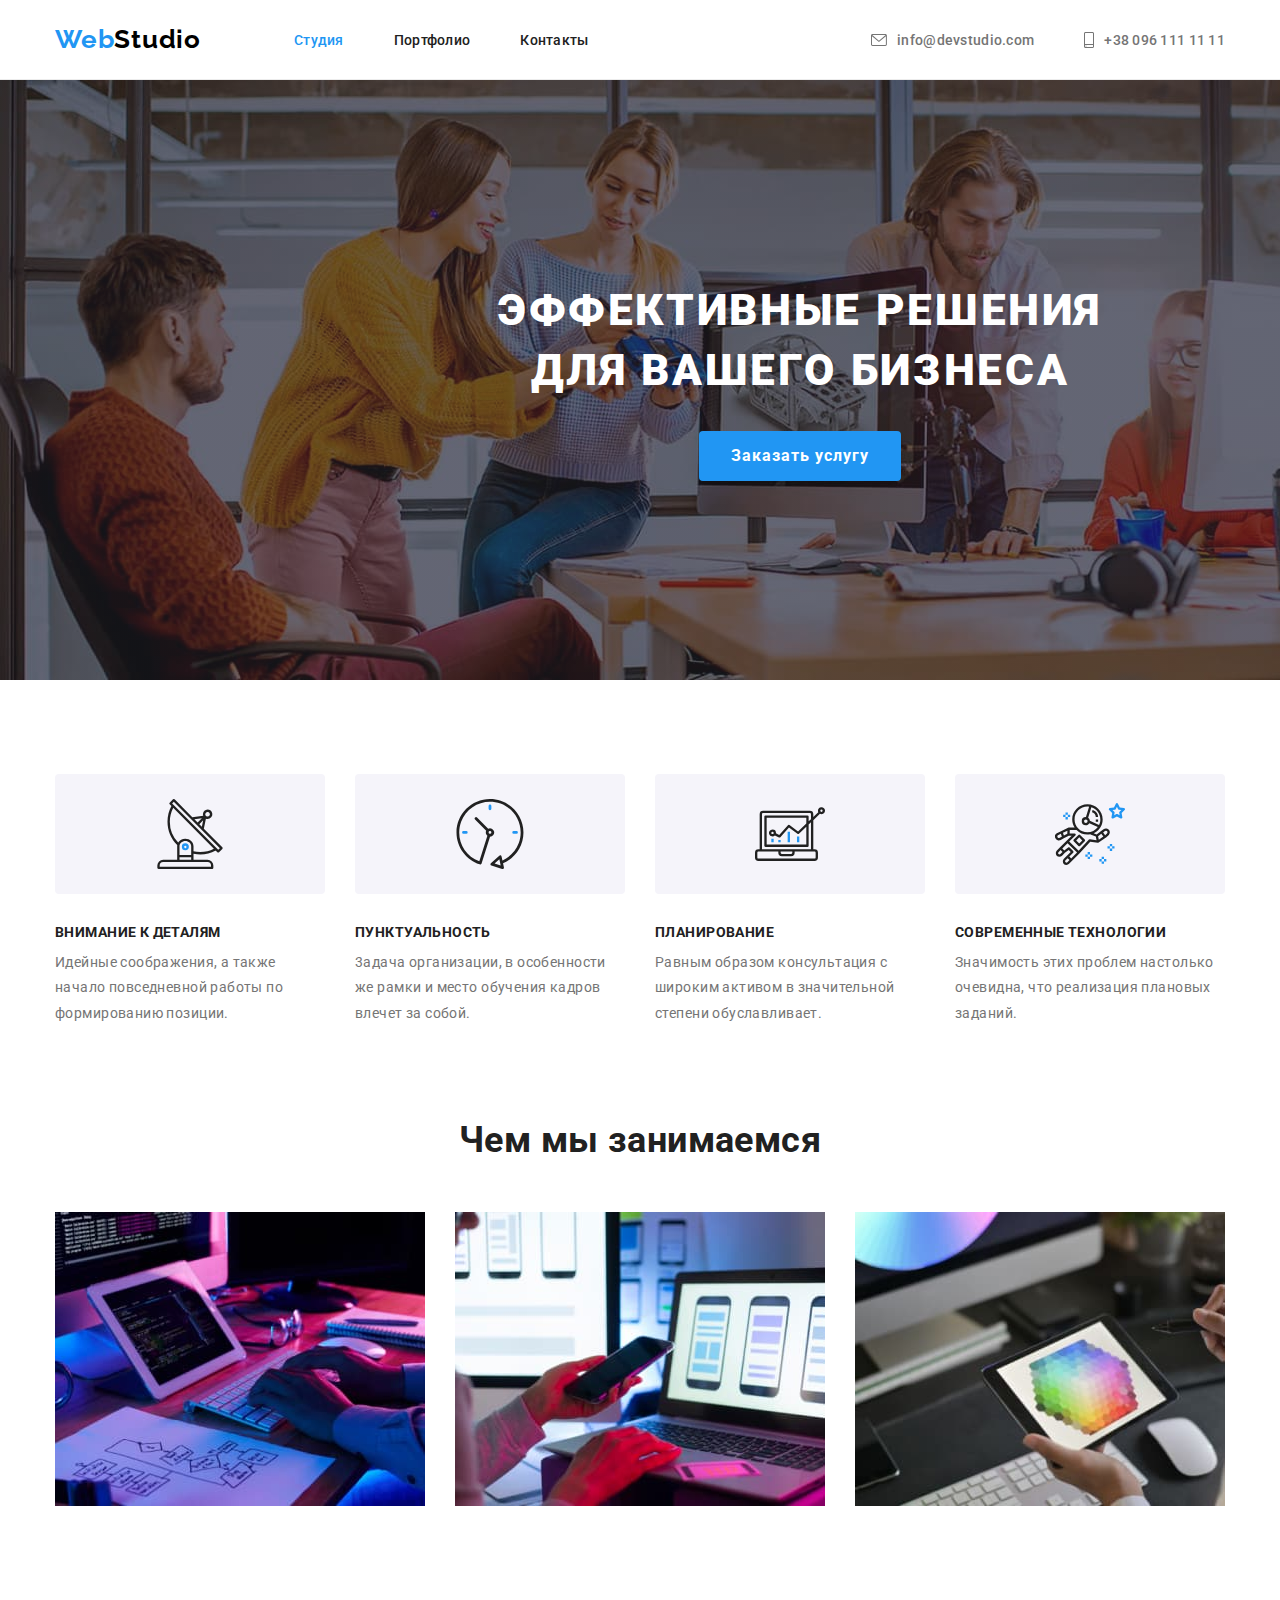
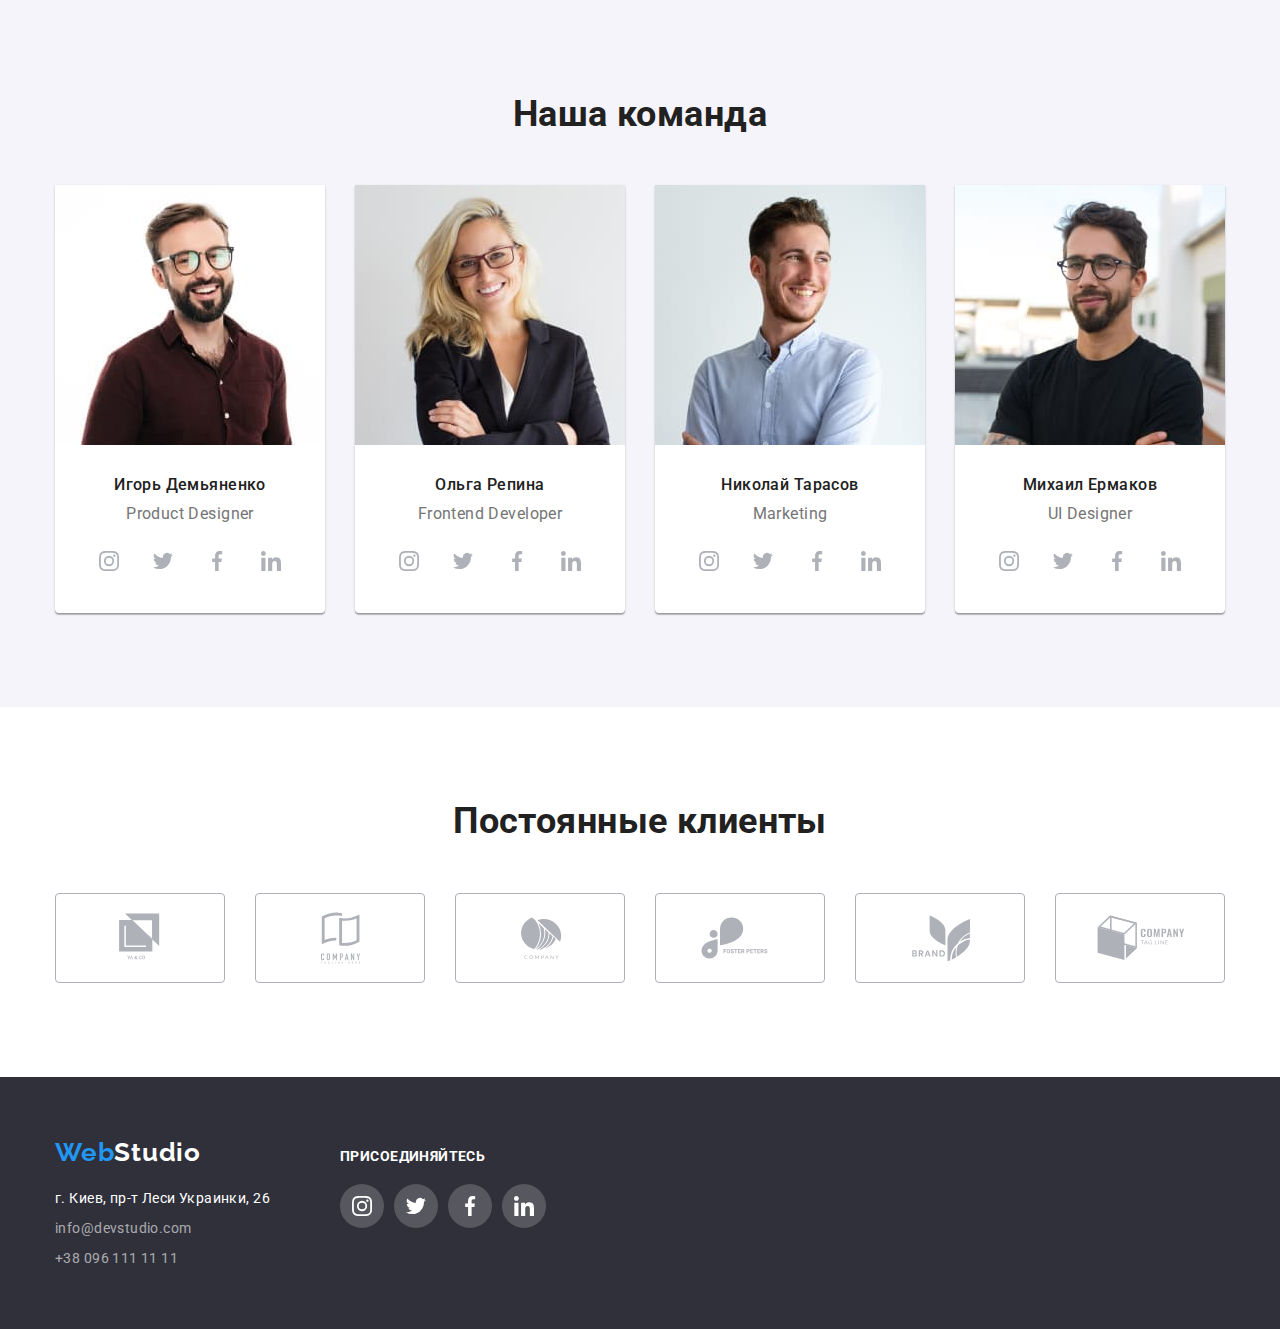
==== index.html @ 66895c10 "Initial commit" ====
<!DOCTYPE html>
<html lang="ru">
<head>
  <meta charset="UTF-8">
  <meta http-equiv="X-UA-Compatible" content="IE=edge">
  <meta name="viewport" content="width=device-width, initial-scale=1.0">
  <title>portfolio</title>
  <link href="https://fonts.googleapis.com/css2?family=Raleway:wght@700&family=Roboto:wght@400;500;700;900&display=swap"
    rel="stylesheet">
  <link rel="stylesheet" href="https://cdnjs.cloudflare.com/ajax/libs/modern-normalize/1.0.0/modern-normalize.css">
  <link rel="stylesheet" href="./css/styles.css">
</head>
<body>

<!--header-->
  <header>
    <div class="container">
      <!--navigation-->
      <nav class="navigation">
        <a class="logo" href="index.html" lang="en">Web<span class="logo-studio-black">Studio</span></a>
        <ul class="navigation-list">
          <li>
            <a class="link current" href="./index.html">Студия</a>
          </li>
          <li>
            <a class="link" href="./portfolio.html">Портфолио</a>
          </li>
          <li>
            <a class="link" href="#contacts">Контакты</a>
          </li>
        </ul>
      </nav>
      <!--header contacts-->
      <ul class="header-contacts-list ">
        <li>
          <a class="contact" href="mailto:info@devstudio.com">
            <svg class="header-icon" width="16" height="12">
              <use href="./images/icons/contacts-icon.svg#icon-mail"></use>
            </svg>
            info@devstudio.com
          </a>
        </li>
        <li>
          <a class="contact" href="tel:+380961111111">
            <svg class="header-icon" width="10" height="16">
              <use href="./images/icons/contacts-icon.svg#icon-phone"></use>
            </svg>
            +38 096 111 11 11
          </a>
        </li>
      </ul>
    </div>
  </header>

  <main>

<!--hero-->
    <section class="hero">
      <!--<div class="background-img">-->
        <div class="hero-container container">
          <h1 class="hero-title">Эффективные решения для вашего бизнеса</h1>
          <button class="button-order" type="button">Заказать услугу</button>
        <!--</div>-->
        </div>
    </section>

<!--features-->
    <section class="features section">
      <div class="features-container container">
        <h2 class="hidden-title">Наши приимущества</h2>
        <ul class="features-list">
            <li>
                <div class="features-list-icon">
                  <svg class="icon" width="70" height="70">
                    <use href="./images/studio/fitures/fitures.svg#antenna"></use>
                  </svg>
                </div>
                <h3 class="features-title">Внимание к деталям</h3>
                <p class="features-text">Идейные соображения, а также начало повседневной работы по формированию позиции.</p>
            </li>
            <li>
                <div class="features-list-icon">
                  <svg class="icon" width="70" height="70">
                    <use href="./images/studio/fitures/fitures.svg#clock"></use>
                  </svg>
                </div>
                <h3 class="features-title">Пунктуальность</h3>
                <p class="features-text">3адача организации, в особенности же рамки и место обучения кадров влечет за собой.</p>
            </li>
            <li>
                <div class="features-list-icon">
                  <svg class="icon" width="70" height="70">
                    <use href="./images/studio/fitures/fitures.svg#diagram"></use>
                  </svg>
                </div>
                <h3 class="features-title">Планирование</h3>
                <p class="features-text">Равным образом консультация с широким активом в значительной степени обуславливает.</p>
            </li>
            <li>
                <div class="features-list-icon">
                  <svg class="icon" width="70" height="70">
                    <use href="./images/studio/fitures/fitures.svg#astronaut"></use>
                  </svg>
                </div>
                <h3 class="features-title">Современные технологии</h3>
                <p class="features-text">Значимость этих проблем настолько очевидна, что реализация плановых заданий.</p>
            </li>
        </ul>
      </div>
    </section>

<!--specialization-->
    <section class="specialization">
      <div class="specialization-container container">
        <h2 class="title">Чем мы занимаемся</h2>
        <ul class="specialization-list">
          <li><img src="./images/studio/specialization/design.jpg" alt="Разрабатываем веб-сайты" Width=370 Height=294></li>
          <li><img src="./images/studio/specialization/аdapting.jpg" alt="Адаптируем веб-сайты для разных устройств" Width=370 Height=294></li>
          <li><img src="./images/studio/specialization/web-design.jpg" alt="Делаем дизайн веб-сайта" Width=370 Height=294></li>
        </ul>
      </div>
    </section>

<!--team-->
    <section class="team section">
      <div class="team-container container">
        <h2 class="title">Наша команда</h2>
        <ul class="team-list">
          <li>
            <img src="./images/studio/team/ihor_demianenko.jpg" alt="" Width=270 Height=260>
            <div class="content">
              <h3 class="team-title">Игорь Демьяненко</h3>
              <p class="team-text" lang="en">Product Designer</p>
              <ul class="team-list-item-socialmedia">
                <li>
                  <a class="team-list-item-socialmedia-link" href="">
                    <svg class="icon-socialmedia" width="20" height="20">
                      <use href="./images/icons/socialmedia.svg#instagram"></use>
                    </svg>
                  </a>
                </li>
                <li>
                  <a class="team-list-item-socialmedia-link" href="">
                    <svg class="icon-socialmedia" width="20" height="20">
                      <use href="./images/icons/socialmedia.svg#twitter"></use>
                    </svg>
                  </a>
                </li>
                <li>
                  <a class="team-list-item-socialmedia-link" href="">
                    <svg class="icon-socialmedia" width="20" height="20">
                      <use href="./images/icons/socialmedia.svg#facebook"></use>
                    </svg>
                  </a>
                </li>
                <li>
                  <a class="team-list-item-socialmedia-link" href="">
                    <svg class="icon-socialmedia" width="20" height="20">
                      <use href="./images/icons/socialmedia.svg#linkedin"></use>
                    </svg>
                  </a>
                </li>
              </ul>
            </div>
          </li>
          <li>
            <img src="./images/studio/team/olga_repina.jpg" alt="" Width=270 Height=260>
            <div class="content">
              <h3 class="team-title">Ольга Репина</h3>
              <p class="team-text" lang="en">Frontend Developer</p>
              <ul class="team-list-item-socialmedia">
                <li>
                  <a class="team-list-item-socialmedia-link" href="">
                    <svg class="icon-socialmedia" width="20" height="20">
                      <use href="./images/icons/socialmedia.svg#instagram"></use>
                    </svg>
                  </a>
                </li>
                <li>
                  <a class="team-list-item-socialmedia-link" href="">
                    <svg class="icon-socialmedia" width="20" height="20">
                      <use href="./images/icons/socialmedia.svg#twitter"></use>
                    </svg>
                  </a>
                </li>
                <li>
                  <a class="team-list-item-socialmedia-link" href="">
                    <svg class="icon-socialmedia" width="20" height="20">
                      <use href="./images/icons/socialmedia.svg#facebook"></use>
                    </svg>
                  </a>
                </li>
                <li>
                  <a class="team-list-item-socialmedia-link" href="">
                    <svg class="icon-socialmedia" width="20" height="20">
                      <use href="./images/icons/socialmedia.svg#linkedin"></use>
                    </svg>
                  </a>
                </li>
              </ul>
            </div>
          </li>
          <li>
            <img src="./images/studio/team/nikolay_tarasov.jpg" alt="" Width=270 Height=260>
            <div class="content">
              <h3 class="team-title">Николай Тарасов</h3>
              <p class="team-text" lang="en">Marketing</p>
              <ul class="team-list-item-socialmedia">
                <li>
                  <a class="team-list-item-socialmedia-link" href="">
                    <svg class="icon-socialmedia" width="20" height="20">
                      <use href="./images/icons/socialmedia.svg#instagram"></use>
                    </svg>
                  </a>
                </li>
                <li>
                  <a class="team-list-item-socialmedia-link" href="">
                    <svg class="icon-socialmedia" width="20" height="20">
                      <use href="./images/icons/socialmedia.svg#twitter"></use>
                    </svg>
                  </a>
                </li>
                <li>
                  <a class="team-list-item-socialmedia-link" href="">
                    <svg class="icon-socialmedia" width="20" height="20">
                      <use href="./images/icons/socialmedia.svg#facebook"></use>
                    </svg>
                  </a>
                </li>
                <li>
                  <a class="team-list-item-socialmedia-link" href="">
                    <svg class="icon-socialmedia" width="20" height="20">
                      <use href="./images/icons/socialmedia.svg#linkedin"></use>
                    </svg>
                  </a>
                </li>
              </ul>
            </div>
          </li>
          <li>
            <img src="./images/studio/team/mikhail_ermakov.jpg" alt="" Width=270 Height=260>
            <div class="content">
              <h3 class="team-title">Михаил Ермаков</h3>
              <p class="team-text" lang="en">UI Designer</p>
              <ul class="team-list-item-socialmedia">
                <li>
                  <a class="team-list-item-socialmedia-link" href="">
                    <svg class="icon-socialmedia" width="20" height="20">
                      <use href="./images/icons/socialmedia.svg#instagram"></use>
                    </svg>
                  </a>
                </li>
                <li>
                  <a class="team-list-item-socialmedia-link" href="">
                    <svg class="icon-socialmedia" width="20" height="20">
                      <use href="./images/icons/socialmedia.svg#twitter"></use>
                    </svg>
                  </a>
                </li>
                <li>
                  <a class="team-list-item-socialmedia-link" href="">
                    <svg class="icon-socialmedia" width="20" height="20">
                      <use href="./images/icons/socialmedia.svg#facebook"></use>
                    </svg>
                  </a>
                </li>
                <li>
                  <a class="team-list-item-socialmedia-link" href="">
                    <svg class="icon-socialmedia" width="20" height="20">
                      <use href="./images/icons/socialmedia.svg#linkedin"></use>
                    </svg>
                  </a>
                </li>
              </ul>
            </div>
          </li>
        </ul>
      </div>
    </section>
  </main>

<!--clients-->
    <section class="clients section">
      <div class="clients-container container">
        <h2 class="title">Постоянные клиенты</h2>
        <ul class="clients-list">
            <li>
              <a class="clients-list-item-link" href="">
                  <svg class="icon-client" Width="44.27" Height="49.23px">
                    <use href="./images/studio/clients/clients.svg#client-1"></use>
                  </svg>
              </a>
            </li>
            <li>
              <a class="clients-list-item-link" href="">
                  <svg class="icon-client" width="40" height="52">
                    <use href="./images/studio/clients/clients.svg#client-2"></use>
                  </svg>
              </a>
            </li>
            <li>
              <a class="clients-list-item-link" href="">
                  <svg class="icon-client" width="79.66" height="42.02">
                    <use href="./images/studio/clients/clients.svg#client-3"></use>
                  </svg>
              </a>
            </li>
            <li>
              <a class="clients-list-item-link" href="">
                  <svg class="icon-client" width="59" height="47">
                    <use href="./images/studio/clients/clients.svg#client-4"></use>
                  </svg>
              </a>
            </li>
            <li>
              <a class="clients-list-item-link" href="">
                  <svg class="icon-client" width="88.48" height="45.44">
                    <use href="./images/studio/clients/clients.svg#client-5"></use>
                  </svg>
              </a>
            </li>
            <li>
              <a class="clients-list-item-link" href="">
                  <svg class="icon-client" width="41" height="42.6">
                    <use href="./images/studio/clients/clients.svg#client-6"></use>
                  </svg>
              </a>
            </li>
        </ul>
      </div>
    </section>

  
<!--footer-->
  <footer class="footer">
    <div class="container">
      <div class="contacts-info">
      <a class="logo" href="index.html" lang="en">Web<span class="logo-studio-white">Studio</span></a>
      <ul class="contacts-list"  id="contacts">
        <li>
          <address>г. Киев, пр-т Леси Украинки, 26</address>
          <!--<a class="map-link" href="https://www.google.com/maps/place/GoIT/@50.4265057,30.5382267,20.22z" target="_blank" rel="noopener noreferer"> </a>-->
        </li>
        <li>
          <a class="contact" href="mailto:info@devstudio.com">info@devstudio.com</a>
        </li>
        <li>
          <a class="contact" href="tel:+380961111111">+38 096 111 11 11</a>
        </li>
      </ul>
      </div>
      <div class="contacts-socialmedia">
        <p>Присоединяйтесь</p>
        <ul class="contacts-socialmedia-list">
          <li>
            <a class="socialmedia-link" href="">
              <svg class="icon-socialmedia" width="20" height="20">
                <use href="./images/icons/socialmedia.svg#instagram"></use>
              </svg>
            </a>
          </li>
          <li>
            <a class="socialmedia-link" href="">
              <svg class="icon-socialmedia" width="20" height="20">
                <use href="./images/icons/socialmedia.svg#twitter"></use>
              </svg>
            </a>
          </li>
          <li>
            <a class="socialmedia-link" href="">
              <svg class="icon-socialmedia" width="20" height="20">
                <use href="./images/icons/socialmedia.svg#facebook"></use>
              </svg>
            </a>
          </li>
          <li>
            <a class="socialmedia-link" href="">
              <svg class="icon-socialmedia" width="20" height="20">
                <use href="./images/icons/socialmedia.svg#linkedin"></use>
              </svg>
            </a>
          </li>
        </ul>
      </div>
    </div>
  </footer>
</body>
</html>
---- css/styles.css ----
/** {
  outline: 1pt solid rgba(128, 128, 0, 0.2);
}*/

:root {
  --logo-font: "Raleway", sans-serif;
  --main-font: "Roboto", sans-serif;
  --brand-color: #2196f3;
  --main-color: #212121; /* txt, hdr, btn */
  --main-gray-color: #757575; /* p */
  --background-dark-color: #2f303a; /*hero, footer*/
  --background-gray-color: #f5f4fa; /* team bg, button bg */
  --white-color: #ffffff; /* main bg, active txt, logo ftr */
  --black-color: #000000; /* logo hdr*/
  --card-border-color: #eeeeee;
  --icon-color: #afb1b8;
  --footer-contacts-color: rgba(255, 255, 255, 0.6);
  --footer-icons-socialmedia-color: rgba(255, 255, 255, 0.1);
  --header-border-color: #ececec;
  --hero-gradient: linear-gradient(
    to bottom,
    rgba(47, 48, 58, 0.4),
    rgba(47, 48, 58, 0.4)
  );
  --btn-shadow: 0px 3px 1px rgba(0, 0, 0, 0.1), 0px 1px 2px rgba(0, 0, 0, 0.08),
    0px 2px 2px rgba(0, 0, 0, 0.12);
  --box-shadow: 0px 1px 3px rgba(0, 0, 0, 0.12), 0px 1px 1px rgba(0, 0, 0, 0.14),
    0px 2px 1px rgba(0, 0, 0, 0.2);
  --hero-btn-shadow: 0px 4px 4px rgba(0, 0, 0, 0.15);
  --portfolio-example-shadow: 0px 1px 1px rgba(0, 0, 0, 0.12),
    0px 4px 4px rgba(0, 0, 0, 0.06), 1px 4px 6px rgba(0, 0, 0, 0.16);
  --big-padding: 94px;
  --list-gap: 30px;
}

/*
body for everybody ======================================================
*/

body {
  font-family: var(--main-font);
  font-style: normal;
  font-size: 14px;
  line-height: 1.5;
  letter-spacing: 0.03em;
  background-color: var(--white-color);
  color: var(--main-color);
}

h1,
h2,
h3,
h4,
h5,
h6,
p,
ul {
  display: flex;
  padding: 0;
  margin: 0;
}

img {
  display: block;
  width: 100%;
}

li {
  list-style: none;
}

/*container*/

.container {
  display: flex;
  flex-wrap: wrap;
  width: 1200px;
  padding-left: 15px;
  padding-right: 15px;
  margin: 0px auto;
}

/*logo*/

.logo {
  font-family: var(--logo-font);
  font-weight: 700;
  font-size: 26px;
  line-height: 1.2;
  letter-spacing: 0.03em;
  font-style: normal;
  text-decoration: none;
  color: var(--brand-color);
}

.logo-studio-white {
  color: var(--white-color);
}
.logo-studio-black {
  color: var(--black-color);
}

.section {
  padding-top: var(--big-padding);
  padding-bottom: var(--big-padding);
}

/*h2 title*/

.title {
  justify-content: center;
  margin-left: auto;
  margin-right: auto;
  margin-bottom: 50px;
  font-weight: 700;
  font-size: 36px;
  line-height: 1.16;
}

/*hidden title*/

.hidden-title {
  position: absolute;
  width: 1px;
  height: 1px;
  margin: -1px;
  border: 0;
  padding: 0;
  white-space: nowrap;
  clip-path: inset(100%);
  clip: rect(0 0 0 0);
  overflow: hidden;
}

/*
header ==================================================================
*/

header {
  border-bottom: 1px solid var(--header-border-color);
}

header .container {
  align-items: center;
  justify-content: space-between;
}

.navigation,
.header-contacts-list {
  display: flex;
  align-items: center;
}

.navigation-list,
.header-contacts-list {
  font-weight: 500;
  font-size: 14px;
  line-height: 1.15;
  letter-spacing: 0.02em;
  font-style: normal;
}

.navigation-list > li:not(:last-child),
.header-contacts-list > li:not(:last-child) {
  margin-right: 50px;
}

.navigation-list {
  margin-left: 93px;
}

.navigation-list > li,
.header-contacts-list > li {
  margin-top: -32px;
  margin-bottom: -32px;
}

.navigation-list .link {
  display: block;
  padding-top: 32px;
  padding-bottom: 32px;
  text-decoration: none;
  color: var(--main-color);
}

.header-contacts-list .contact {
  display: flex;
  align-items: center;
  padding-top: 32px;
  padding-bottom: 32px;
  text-decoration: none;
  color: var(--main-gray-color);
}

header .logo {
  padding-top: 24px;
  padding-bottom: 24px;
}

.navigation .current,
.navigation-list .link:focus,
.navigation-list .link:hover,
.header-contacts-list .contact:hover,
.header-contacts-list .contact:focus {
  color: var(--brand-color);
}

.header-icon {
  margin: 0 10px 0 0;
  fill: currentColor;
}

/*
index main ==============================================================
*/

/*hero*/

.hero {
  width: 1600px;
  height: 600px;
  padding: 200px 0;
  text-align: center;
  margin-left: auto;
  margin-right: auto;
  background-color: var(--background-dark-color);
  background-image: var(--hero-gradient), url(../images/studio/hero/hero.jpg);
  background-repeat: no-repeat;
  background-position: center;
  background-size: cover;
}

.hero .container {
  flex-direction: column;
}

.hero-title {
  width: 696px;
  justify-content: center;
  margin: auto;
  margin-bottom: 30px;
  font-weight: 900;
  font-size: 44px;
  line-height: 1.37;
  letter-spacing: 0.06em;
  text-transform: uppercase;
  color: var(--white-color);
}

.button-order {
  padding: 10px 32px;
  margin: auto;
  font-style: normal;
  font-weight: 700;
  font-size: 16px;
  line-height: 1.88;
  letter-spacing: 0.06em;
  border-style: hidden;
  border-radius: 4px;
  color: var(--white-color);
  background-color: var(--brand-color);
  box-shadow: var(--hero-btn-shadow);
  cursor: pointer;
}

/*features*/

.features-list {
  margin-left: calc(-1 * var(--list-gap));
}

.features-list > li {
  width: 270px;
  margin-left: var(--list-gap);
  flex-basis: calc(100% / 4);
}

.features-list-icon {
  display: flex;
  height: 120px;
  align-items: center;
  justify-content: center;
  background-color: var(--background-gray-color);
  border-radius: 4px;
  margin-bottom: 30px;
}

.features-title {
  margin-bottom: 10px;
  font-weight: 700;
  font-size: 14px;
  line-height: 1.15;
  letter-spacing: 0.03em;
  text-transform: uppercase;
}

.features-text {
  width: 270px;
  font-style: normal;
  font-weight: 400;
  font-size: 14px;
  line-height: 1.8;
  letter-spacing: 0.03em;
  color: var(--main-gray-color);
}

/*specialization*/

.specialization {
  padding-bottom: var(--big-padding);
}

.specialization-list {
  margin-left: calc(-1 * var(--list-gap));
}
.specialization-list > li {
  margin-left: var(--list-gap);
  flex-basis: calc(100% / 3);
}

/*team*/

.team {
  background-color: var(--background-gray-color);
}

.team-list {
  margin-left: calc(-1 * var(--list-gap));
}

.team-list > li {
  width: auto;
  margin-left: var(--list-gap);
  flex-basis: calc(100% / 4);
  border-radius: 0px 0px 4px 4px;
  box-shadow: var(--box-shadow);
  background: var(--white-color);
}

.team-list .content {
  padding-top: 30px;
  padding-bottom: 30px;
}

.team-title {
  justify-content: center;
  font-weight: 500;
  font-size: 16px;
  line-height: 1.19;
  margin-bottom: 10px;
}
.team-text {
  font-weight: 400;
  font-size: 16px;
  line-height: 1.19;
  justify-content: center;
  color: var(--main-gray-color);
  margin-bottom: 16px;
}

.team-list-item-socialmedia {
  justify-content: center;
}
.team-list-item-socialmedia > li:not(:last-child) {
  margin-right: 10px;
}

.team-list-item-socialmedia-link {
  display: flex;
}

.team-list-item-socialmedia-link,
.content .icon-socialmedia {
  display: block;
  width: 44px;
  height: 44px;
  border-radius: 50%;
  background-color: var(--white-color);
  fill: var(--icon-color);
  justify-content: center;
  align-items: center;
}

.team-list-item-socialmedia-link:focus .icon-socialmedia,
.team-list-item-socialmedia-link:hover .icon-socialmedia {
  background-color: var(--brand-color);
  fill: var(--white-color);
}

/*clients*/
.clients-list {
  margin-left: calc(-1 * var(--list-gap));
}

.clients-list > li {
  margin-left: var(--list-gap);
  flex-basis: calc(100% / 6);
}

.clients-list-item-link {
  display: flex;
  width: 170px;
  height: 90px;
  border: 1px solid var(--icon-color);
  border-radius: 4px;
}

.icon-client {
  color: var(--icon-color);
  width: 100%;
  height: 100%;
  fill: currentColor;
}

.clients-list-item-link:hover,
.clients-list-item-link:focus,
.clients-list-item-link:hover .icon-client,
.clients-list-item-link:focus .icon-client {
  border-color: var(--brand-color);
  fill: var(--brand-color);
  outline-color: var(--brand-color);
}

/*
portfolio main ==========================================================
*/

/*buttons*/
.examples-container .filter-buttons {
  margin-bottom: 50px;
  margin-left: auto;
  margin-right: auto;
}

.filter-buttons > li:not(:last-child) {
  margin-right: 8px;
}

.filter-buttons button {
  font-family: var(--main-font);
  font-weight: 500;
  font-size: 16px;
  line-height: 1.67;
  letter-spacing: 0.03em;
  font-style: normal;
  border-style: hidden;
  border-radius: 4px;
  padding: 6px 22px;
  color: var(--main-color);
  background-color: var(--background-gray-color);
  cursor: pointer;
}

.filter-buttons button:hover,
.filter-buttons button:focus,
.filter-buttons button:active {
  color: var(--white-color);
  background-color: var(--brand-color);
  box-shadow: var(--btn-shadow);
}

/*example-gallery*/
.example-gallery {
  flex-wrap: wrap;
  margin-top: calc(-1 * var(--list-gap));
  margin-left: calc(-1 * var(--list-gap));
}

.example-gallery > li {
  flex-basis: calc(100% / 3);
  margin-left: var(--list-gap);
  margin-top: var(--list-gap);
  max-width: 370px;
  background: var(--white-color);
}

.example-gallery .link {
  display: inline-block;
  padding: 0px;
  margin: 0px;
  text-decoration: none;
  color: var(--main-color);
  max-width: 370px;
}

.example-gallery .link:hover,
.example-gallery .link:focus {
  box-shadow: var(--portfolio-example-shadow);
}

/*content*/
.example-content {
  padding: 20px 24px;
  border: 1px solid var(--card-border-color);
  border-top: 0;
}

.example-gallery h3 {
  display: block;
  margin-bottom: 4px;
  font-weight: 700;
  font-size: 18px;
  line-height: 2;
  letter-spacing: 0.06em;
}

.example-gallery p {
  font-weight: 400;
  font-size: 16px;
  line-height: 1.9;
  display: block;
  color: var(--main-gray-color);
}

/*
footer ==================================================================
*/

.footer {
  font-weight: 400;
  font-size: 14px;
  line-height: 1.5;
  color: var(--white-color);
  background-color: var(--background-dark-color);
  padding-top: 60px;
  padding-bottom: 60px;
}

.footer .container {
  align-items: baseline;
}

/*contacts-info*/
.footer .contacts-info {
  margin-right: 70px;
}

.contacts-list {
  display: block;
  margin-top: 20px;
}

.contacts-list > li:not(:last-child) {
  margin-bottom: 9px;
}

.contacts-list .contact,
.contacts-list address {
  font-style: normal;
  text-decoration: none;
}
.contacts-list .contact {
  color: var(--footer-contacts-color);
}
.contacts-list .contact:hover,
.contacts-list .contact:focus {
  color: var(--brand-color);
}

/*contacts-socialmedia*/
.contacts-socialmedia > p {
  margin-bottom: 20px;
  font-weight: 700;
  font-size: 14px;
  line-height: 1.15;
  letter-spacing: 0.03em;
  text-transform: uppercase;
  color: var(--white-color);
}

.socialmedia-link,
.socialmedia-link .icon-socialmedia {
  display: block;
  width: 44px;
  height: 44px;
  border-radius: 50%;
  fill: var(--white-color);
  justify-content: center;
  align-items: center;
  background-color: var(--footer-icons-socialmedia-color);
}

.contacts-socialmedia-list > li:not(:last-child) {
  margin-right: 10px;
}

.socialmedia-link:hover .icon-socialmedia,
.socialmedia-link:focus .icon-socialmedia {
  background-color: var(--brand-color);
  fill: var(--white-color);
}
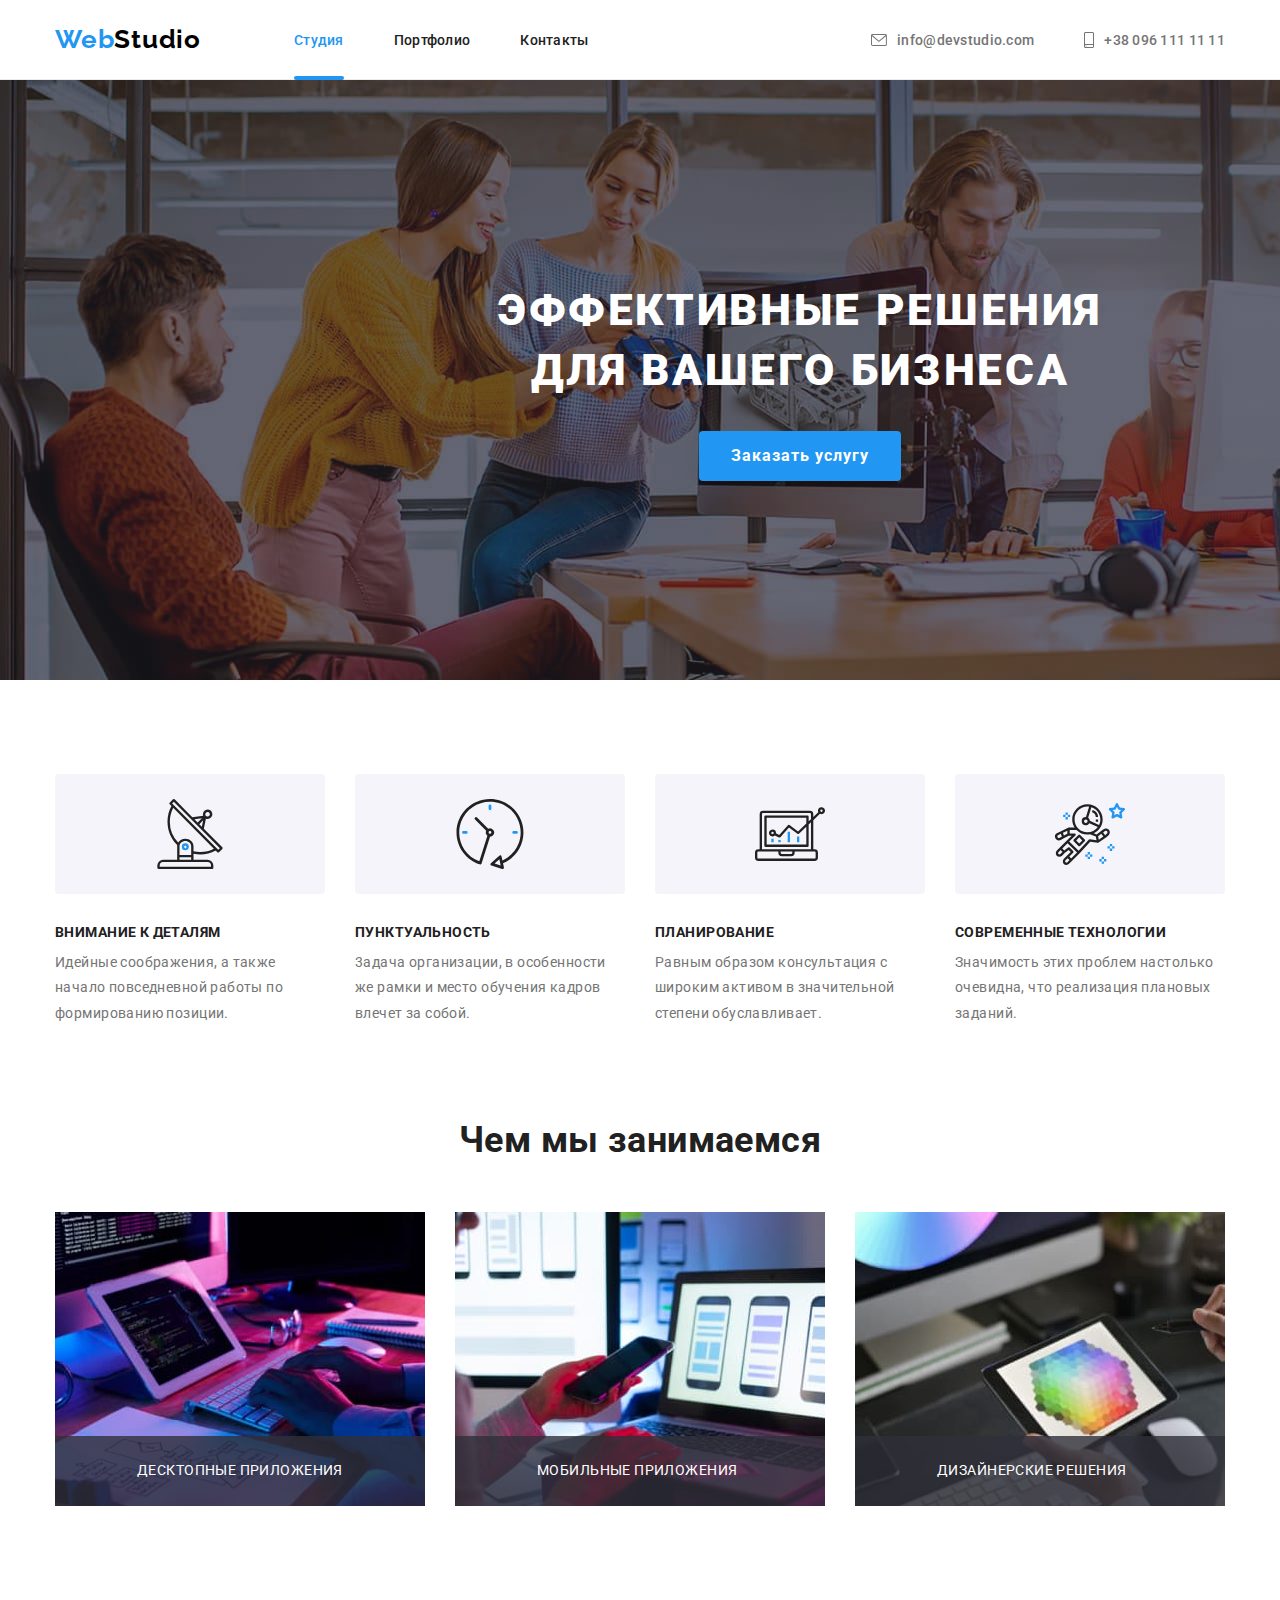
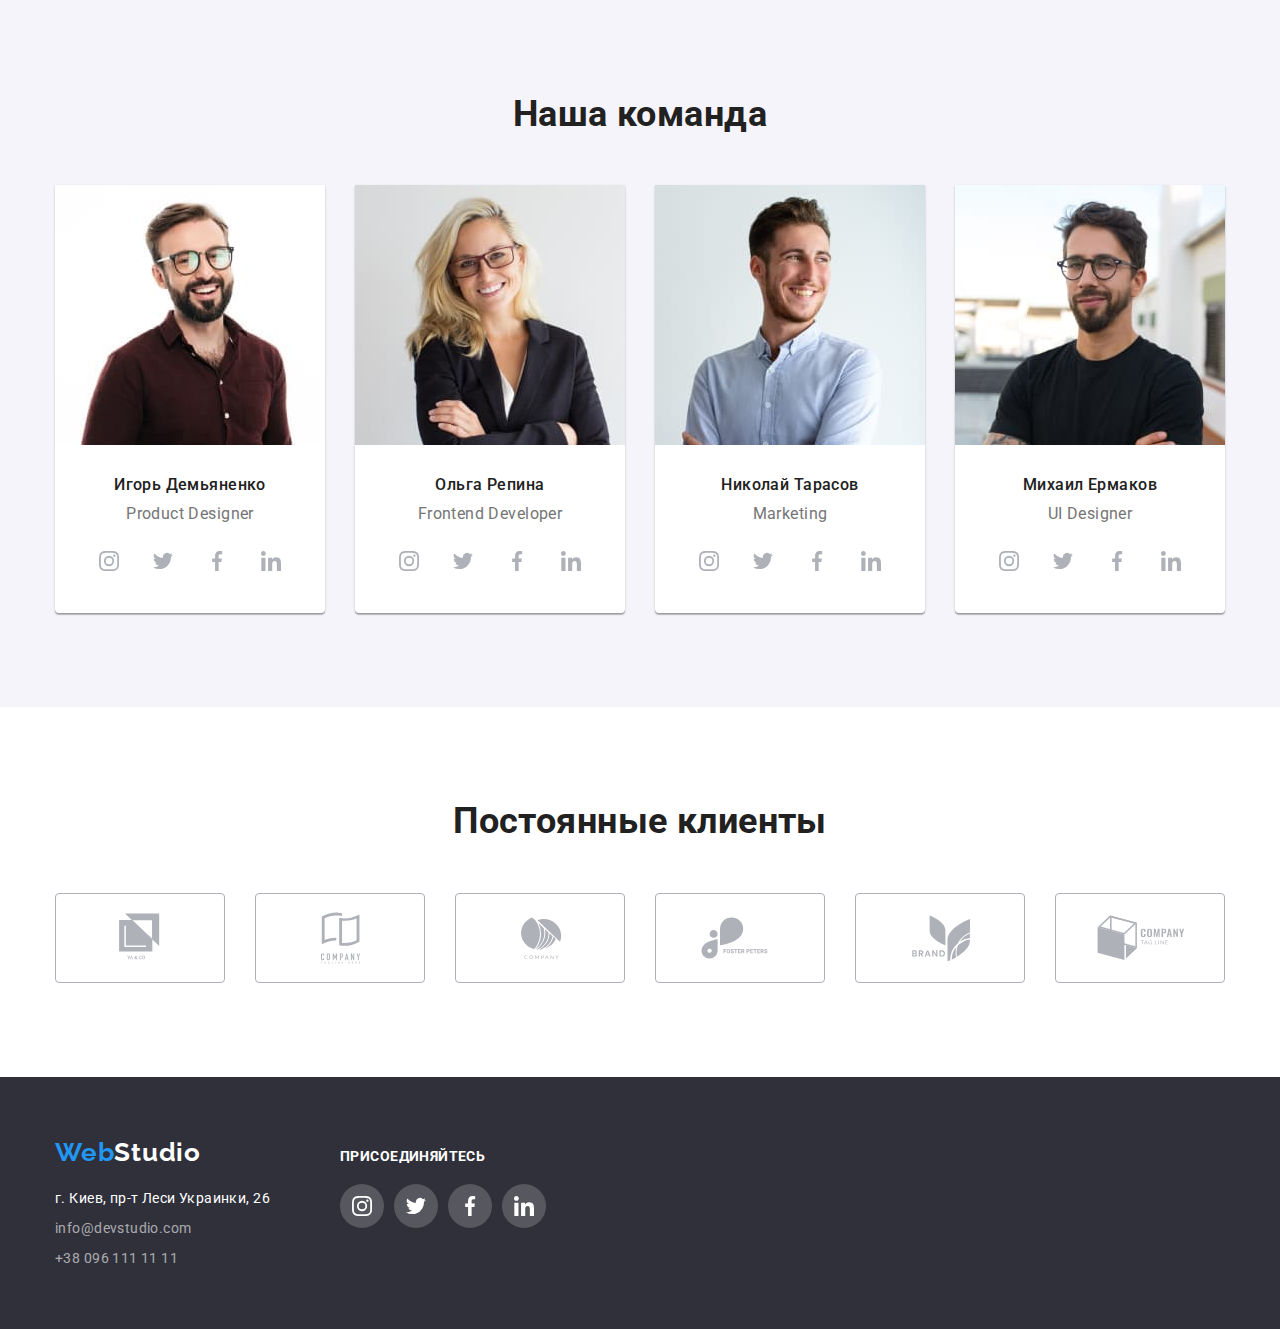
==== commit 0ef045b7: "specification and underline menu" ====
--- a/index.html
+++ b/index.html
@@ -11,7 +11,7 @@
   <link rel="stylesheet" href="./css/styles.css">
 </head>
 <body>
-
+  
 <!--header-->
   <header>
     <div class="container">
@@ -35,7 +35,7 @@
         <li>
           <a class="contact" href="mailto:info@devstudio.com">
             <svg class="header-icon" width="16" height="12">
-              <use href="./images/icons/contacts-icon.svg#icon-mail"></use>
+              <use href="./images/icons/typical-icons.svg#icon-mail"></use>
             </svg>
             info@devstudio.com
           </a>
@@ -43,7 +43,7 @@
         <li>
           <a class="contact" href="tel:+380961111111">
             <svg class="header-icon" width="10" height="16">
-              <use href="./images/icons/contacts-icon.svg#icon-phone"></use>
+              <use href="./images/icons/typical-icons.svg#icon-phone"></use>
             </svg>
             +38 096 111 11 11
           </a>
@@ -56,11 +56,9 @@
 
 <!--hero-->
     <section class="hero">
-      <!--<div class="background-img">-->
         <div class="hero-container container">
           <h1 class="hero-title">Эффективные решения для вашего бизнеса</h1>
-          <button class="button-order" type="button">Заказать услугу</button>
-        <!--</div>-->
+          <button class="button-order" data-modal-open type="button">Заказать услугу</button>
         </div>
     </section>
 
@@ -114,9 +112,24 @@
       <div class="specialization-container container">
         <h2 class="title">Чем мы занимаемся</h2>
         <ul class="specialization-list">
-          <li><img src="./images/studio/specialization/design.jpg" alt="Разрабатываем веб-сайты" Width=370 Height=294></li>
-          <li><img src="./images/studio/specialization/аdapting.jpg" alt="Адаптируем веб-сайты для разных устройств" Width=370 Height=294></li>
-          <li><img src="./images/studio/specialization/web-design.jpg" alt="Делаем дизайн веб-сайта" Width=370 Height=294></li>
+          <li>
+            <img src="./images/studio/specialization/design.jpg" alt="Разрабатываем веб-сайты" Width=370 Height=294>
+            <p class="specification-description">
+              Десктопные приложения
+            </p>
+          </li>
+          <li>
+            <img src="./images/studio/specialization/аdapting.jpg" alt="Адаптируем веб-сайты для разных устройств" Width=370 Height=294>
+            <p class="specification-description">
+            Мобильные приложения
+            </p>
+          </li>
+          <li>
+            <img src="./images/studio/specialization/web-design.jpg" alt="Делаем дизайн веб-сайта" Width=370 Height=294>
+            <p class="specification-description">
+            Дизайнерские решения
+            </p>
+          </li>
         </ul>
       </div>
     </section>
@@ -384,5 +397,19 @@
       </div>
     </div>
   </footer>
+
+<!--modal-->
+    <div class="backdrop is-hidden" data-modal>
+      <div class="modal">
+        <button class="btn-modal-close" data-modal-close>
+          <svg class="close-icon" width="30" height="30">
+            <use href="./images/icons/typical-icons.svg#icon-close"></use>
+          </svg>
+        </button>
+      </div>
+    </div>
+
+<script src="./js/modal.js"></script>
+
 </body>
 </html>--- a/css/styles.css
+++ b/css/styles.css
@@ -3,8 +3,8 @@
 }*/
 
 :root {
-  --logo-font: "Raleway", sans-serif;
-  --main-font: "Roboto", sans-serif;
+  --logo-font: 'Raleway', sans-serif;
+  --main-font: 'Roboto', sans-serif;
   --brand-color: #2196f3;
   --main-color: #212121; /* txt, hdr, btn */
   --main-gray-color: #757575; /* p */
@@ -17,6 +17,9 @@
   --footer-contacts-color: rgba(255, 255, 255, 0.6);
   --footer-icons-socialmedia-color: rgba(255, 255, 255, 0.1);
   --header-border-color: #ececec;
+  --specialization-description-color: rgba(47, 48, 58, 0.8);
+  --btn-modal-close: rgba(0, 0, 0, 0.1);
+  --modal-overlay-color: rgba(0, 0, 0, 0.2);
   --hero-gradient: linear-gradient(
     to bottom,
     rgba(47, 48, 58, 0.4),
@@ -179,8 +182,24 @@
   display: block;
   padding-top: 32px;
   padding-bottom: 32px;
+  position: relative;
   text-decoration: none;
   color: var(--main-color);
+  transition: color 250ms cubic-bezier(0.4, 0, 0.2, 1);
+}
+
+.current::after {
+  position: absolute;
+  left: 0;
+  bottom: 0;
+  content: '';
+  display: block;
+  width: 100%;
+  height: 4px;
+  border-radius: 2px;
+  background-color: var(--brand-color);
+  /*opacity: 0;*/
+  /*transition: opacity 250ms cubic-bezier(0.4, 0, 0.2, 1);*/
 }
 
 .header-contacts-list .contact {
@@ -190,6 +209,7 @@
   padding-bottom: 32px;
   text-decoration: none;
   color: var(--main-gray-color);
+  transition: color 250ms cubic-bezier(0.4, 0, 0.2, 1);
 }
 
 header .logo {
@@ -197,12 +217,15 @@
   padding-bottom: 24px;
 }
 
-.navigation .current,
+.navigation-list .current,
+.navigation-list .link:hover,
 .navigation-list .link:focus,
-.navigation-list .link:hover,
 .header-contacts-list .contact:hover,
-.header-contacts-list .contact:focus {
+.header-contacts-list .contact:focus,
+.navigation-list .link:hover::after,
+.navigation-list .link:focus::after {
   color: var(--brand-color);
+  /*opacity: 1;*/
 }
 
 .header-icon {
@@ -263,8 +286,63 @@
   cursor: pointer;
 }
 
+/*hero modal*/
+.backdrop {
+  position: fixed;
+  top: 0;
+  left: 0;
+  width: 100vw;
+  height: 100vh;
+  background-color: var(--modal-overlay-color);
+  transition: opacity 250ms cubic-bezier(0.4, 0, 0.2, 1),
+    visibility 250ms cubic-bezier(0.4, 0, 0.2, 1);
+}
+
+.backdrop.is-hidden {
+  opacity: 0;
+  visibility: hidden;
+  pointer-events: none;
+}
+
+.modal {
+  position: absolute;
+  top: 50%;
+  left: 50%;
+  transform: translate(-50%, -50%);
+  width: 528px;
+  height: 581px;
+  background-color: var(--white-color);
+}
+
+.btn-modal-close {
+  position: absolute;
+  display: flex;
+  top: 8px;
+  right: 8px;
+  width: 30px;
+  height: 30px;
+  box-sizing: border-box;
+  border: 1px solid var(--btn-modal-close);
+  background-color: var(--white-color);
+  border-radius: 50%;
+  cursor: pointer;
+  transition: border-color 250ms cubic-bezier(0.4, 0, 0.2, 1);
+}
+
+.close-icon {
+  width: 100%;
+  height: 100%;
+  transition: fill 250ms cubic-bezier(0.4, 0, 0.2, 1);
+}
+
+.btn-modal-close:hover,
+.btn-modal-close:focus .close-icon:hover,
+.close-icon:focus {
+  border-color: var(--brand-color);
+  fill: var(--brand-color);
+}
+
 /*features*/
-
 .features-list {
   margin-left: calc(-1 * var(--list-gap));
 }
@@ -314,8 +392,22 @@
   margin-left: calc(-1 * var(--list-gap));
 }
 .specialization-list > li {
+  position: relative;
   margin-left: var(--list-gap);
   flex-basis: calc(100% / 3);
+}
+
+.specification-description {
+  position: absolute;
+  left: 0;
+  bottom: 0;
+  width: 100%;
+  padding: 27px 82px;
+  text-transform: uppercase;
+  line-height: 1.14;
+  text-align: center;
+  color: var(--white-color);
+  background-color: var(--specialization-description-color);
 }
 
 /*team*/
@@ -334,7 +426,7 @@
   flex-basis: calc(100% / 4);
   border-radius: 0px 0px 4px 4px;
   box-shadow: var(--box-shadow);
-  background: var(--white-color);
+  background-color: var(--white-color);
 }
 
 .team-list .content {
@@ -379,6 +471,8 @@
   fill: var(--icon-color);
   justify-content: center;
   align-items: center;
+  transition: background-color 250ms cubic-bezier(0.4, 0, 0.2, 1),
+    fill 250ms cubic-bezier(0.4, 0, 0.2, 1);
 }
 
 .team-list-item-socialmedia-link:focus .icon-socialmedia,
@@ -403,6 +497,7 @@
   height: 90px;
   border: 1px solid var(--icon-color);
   border-radius: 4px;
+  transition: border-color 250ms cubic-bezier(0.4, 0, 0.2, 1);
 }
 
 .icon-client {
@@ -410,6 +505,7 @@
   width: 100%;
   height: 100%;
   fill: currentColor;
+  transition: fill 250ms cubic-bezier(0.4, 0, 0.2, 1);
 }
 
 .clients-list-item-link:hover,
@@ -437,6 +533,7 @@
 }
 
 .filter-buttons button {
+  display: inline-flex;
   font-family: var(--main-font);
   font-weight: 500;
   font-size: 16px;
@@ -449,6 +546,9 @@
   color: var(--main-color);
   background-color: var(--background-gray-color);
   cursor: pointer;
+  transition: color 250ms cubic-bezier(0.4, 0, 0.2, 1),
+    background-color 250ms cubic-bezier(0.4, 0, 0.2, 1),
+    box-shadow 250ms cubic-bezier(0.4, 0, 0.2, 1);
 }
 
 .filter-buttons button:hover,
@@ -481,11 +581,32 @@
   text-decoration: none;
   color: var(--main-color);
   max-width: 370px;
+  transition: box-shadow 250ms cubic-bezier(0.4, 0, 0.2, 1);
+}
+
+.overlay-box {
+  position: relative;
+  height: 100%;
+  /*overflow: hidden;*/
+}
+
+.overlay-text {
+  position: absolute;
+  left: 0;
+  top: 0;
+  background-color: var(--brand-color);
+  color: var(--white-color);
+  padding: 20px;
+  overflow: auto;
+  transform: translateY(100%);
+  transition: transform 250ms cubic-bezier(0.4, 0, 0.2, 1);
 }
 
 .example-gallery .link:hover,
 .example-gallery .link:focus {
+  overflow: visible;
   box-shadow: var(--portfolio-example-shadow);
+  transform: translateY(0%);
 }
 
 /*content*/
@@ -551,6 +672,7 @@
 }
 .contacts-list .contact {
   color: var(--footer-contacts-color);
+  transition: color 250ms cubic-bezier(0.4, 0, 0.2, 1);
 }
 .contacts-list .contact:hover,
 .contacts-list .contact:focus {
@@ -578,6 +700,8 @@
   justify-content: center;
   align-items: center;
   background-color: var(--footer-icons-socialmedia-color);
+  transition: background-color 250ms cubic-bezier(0.4, 0, 0.2, 1),
+    fill 250ms cubic-bezier(0.4, 0, 0.2, 1);
 }
 
 .contacts-socialmedia-list > li:not(:last-child) {
